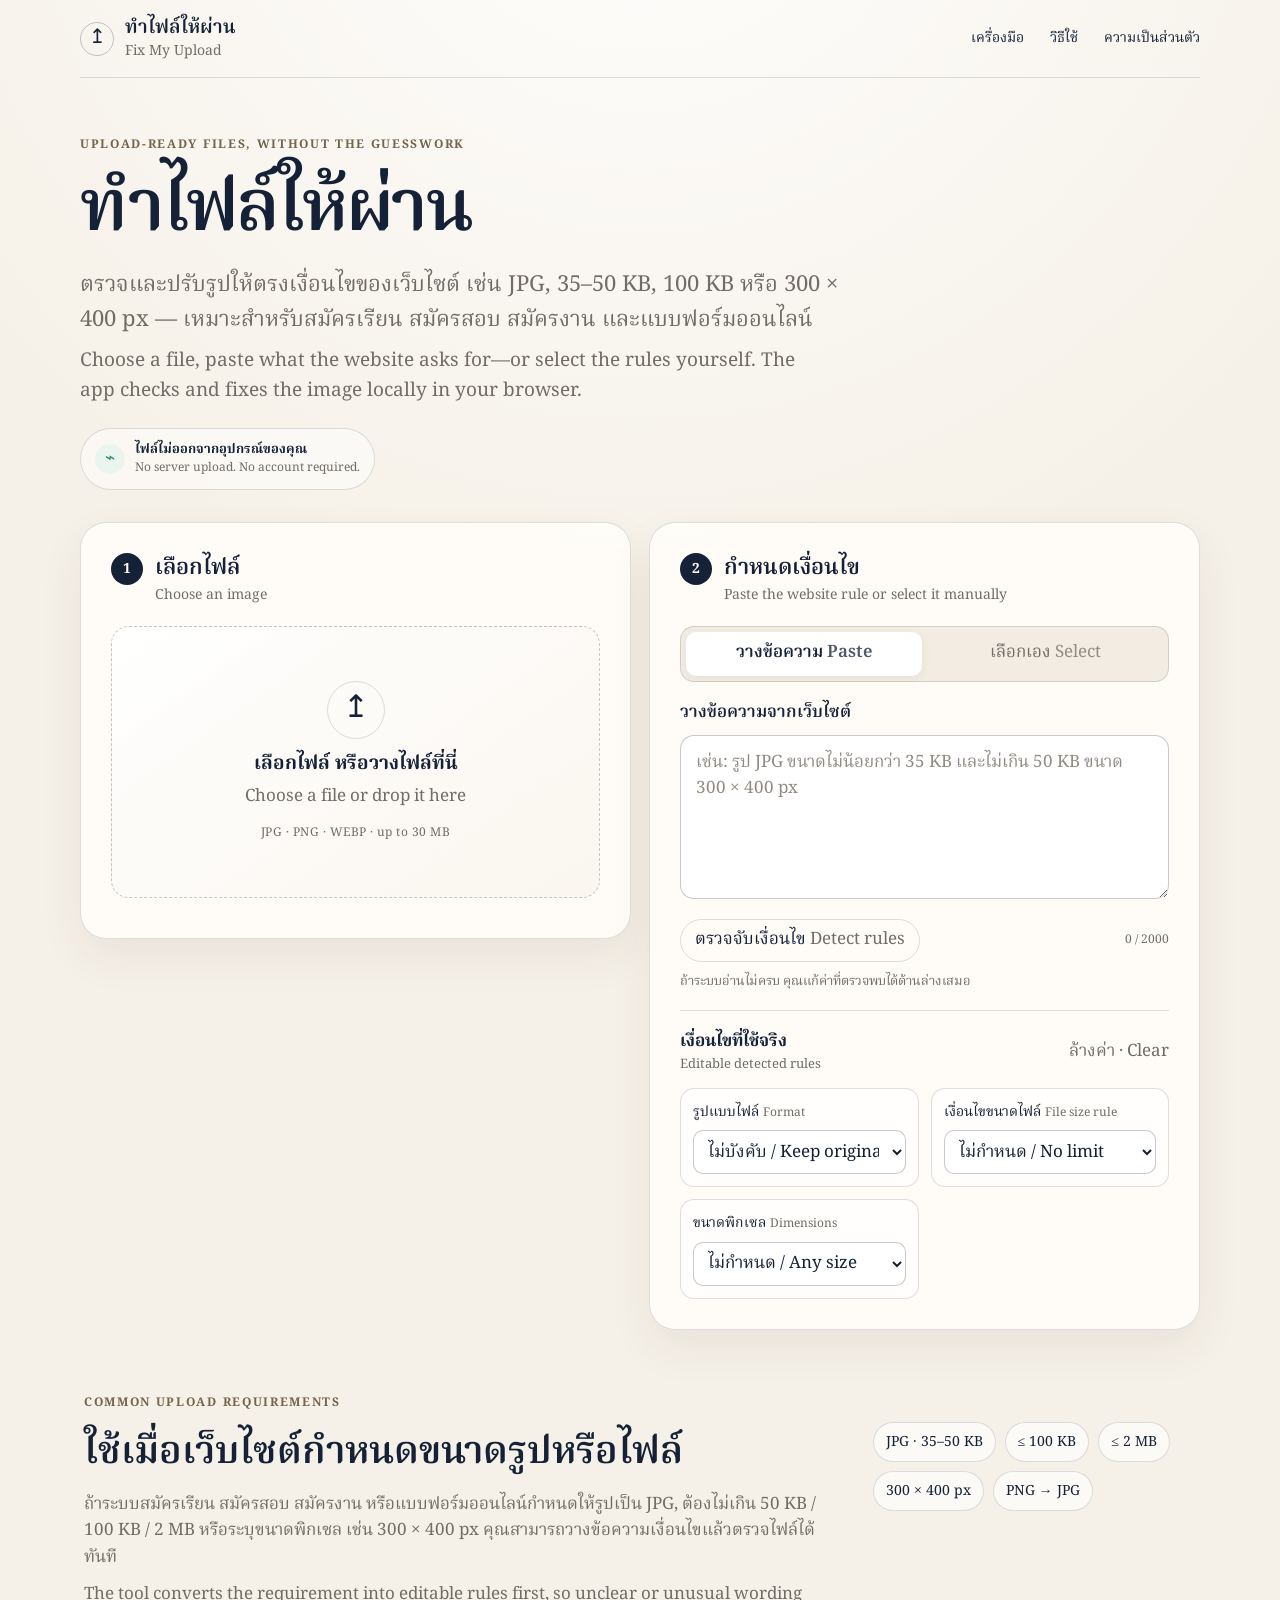
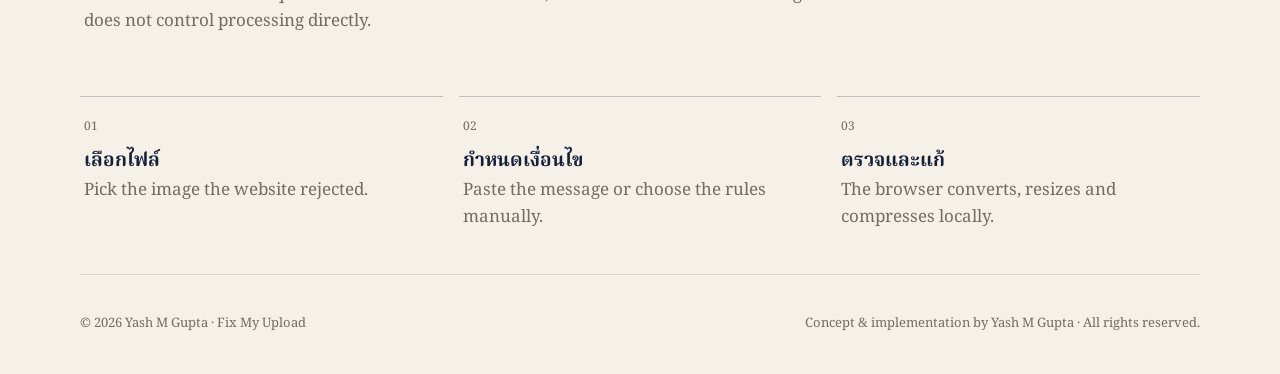
==== index.html @ 5e03a627 "Add files via upload" ====
<!doctype html>
<!-- Fix My Upload — Concept & implementation © 2026 Yash M Gupta. All rights reserved. -->
<html lang="th">
<head>
  <meta charset="utf-8" />
  <meta name="viewport" content="width=device-width, initial-scale=1, viewport-fit=cover" />
  <meta name="theme-color" content="#f6f1e8" />
  <meta name="description" content="ลดขนาดและปรับรูปให้ตรงเงื่อนไขอัปโหลด เช่น JPG, 35–50 KB, 100 KB หรือ 300×400 px สำหรับสมัครเรียน สมัครสอบ และสมัครงาน โดยประมวลผลบนอุปกรณ์ของคุณ" />
  <meta name="robots" content="index,follow,max-image-preview:large,max-snippet:-1,max-video-preview:-1" />
  <meta name="author" content="Yash M Gupta" />
  <meta name="copyright" content="© 2026 Yash M Gupta. All rights reserved." />
  <meta name="application-name" content="Fix My Upload" />
  <meta name="apple-mobile-web-app-title" content="Fix My Upload" />
  <meta name="format-detection" content="telephone=no" />

  <title>ทำไฟล์ให้ผ่าน | ลดขนาดรูปตาม KB และพิกเซล</title>
  <link rel="canonical" href="__SITE_URL__" />

  <meta property="og:type" content="website" />
  <meta property="og:site_name" content="Fix My Upload" />
  <meta property="og:locale" content="th_TH" />
  <meta property="og:locale:alternate" content="en_US" />
  <meta property="og:title" content="ทำไฟล์ให้ผ่าน | Fix My Upload" />
  <meta property="og:description" content="วางเงื่อนไขของเว็บไซต์ แล้วตรวจ ปรับขนาด แปลงรูป และบีบอัดไฟล์ให้พร้อมอัปโหลด — ทำงานบนอุปกรณ์ของคุณ" />
  <meta property="og:url" content="__SITE_URL__" />
  <meta property="og:image" content="__SITE_URL__og-image.png" />
  <meta property="og:image:width" content="1200" />
  <meta property="og:image:height" content="630" />
  <meta property="og:image:alt" content="Fix My Upload — browser-based image requirement checker and fixer" />

  <meta name="twitter:card" content="summary_large_image" />
  <meta name="twitter:title" content="ทำไฟล์ให้ผ่าน | Fix My Upload" />
  <meta name="twitter:description" content="ตรวจและปรับรูปให้ตรงเงื่อนไข KB, MB, JPG และพิกเซล โดยไม่อัปโหลดไฟล์ขึ้นเซิร์ฟเวอร์" />
  <meta name="twitter:image" content="__SITE_URL__og-image.png" />

  <link rel="icon" href="favicon.svg" type="image/svg+xml" />
  <link rel="icon" href="icon-192.png" sizes="192x192" type="image/png" />
  <link rel="apple-touch-icon" href="icon-192.png" />
  <link rel="manifest" href="site.webmanifest" />

  <link rel="preconnect" href="https://fonts.googleapis.com">
  <link rel="preconnect" href="https://fonts.gstatic.com" crossorigin>
  <link href="https://fonts.googleapis.com/css2?family=EB+Garamond:wght@400;500;600;700&family=Noto+Serif+Thai:wght@400;500;600;700&display=swap" rel="stylesheet">
  <link rel="stylesheet" href="styles.css" />

  <script type="application/ld+json">
  {
    "@context": "https://schema.org",
    "@type": "WebApplication",
    "name": "ทำไฟล์ให้ผ่าน — Fix My Upload",
    "url": "__SITE_URL__",
    "description": "A privacy-first browser tool that checks and adjusts image format, file size and pixel dimensions to match website upload requirements.",
    "applicationCategory": "UtilitiesApplication",
    "operatingSystem": "Any",
    "browserRequirements": "Requires JavaScript and a modern web browser",
    "inLanguage": ["th", "en"],
    "isAccessibleForFree": true,
    "offers": {
      "@type": "Offer",
      "price": "0",
      "priceCurrency": "THB"
    },
    "creator": {
      "@type": "Person",
      "name": "Yash M Gupta"
    },
    "copyrightHolder": {
      "@type": "Person",
      "name": "Yash M Gupta"
    },
    "copyrightYear": "2026",
    "image": "__SITE_URL__og-image.png",
    "featureList": [
      "Image upload requirement detection",
      "JPG PNG and WebP conversion",
      "Target KB and MB file size adjustment",
      "Exact pixel dimension resizing",
      "Local browser processing"
    ]
  }
  </script>
</head>
<body>
  <div class="page-shell">
    <header class="site-header">
      <a class="brand" href="#top" aria-label="Fix My Upload home">
        <span class="brand-mark" aria-hidden="true">↥</span>
        <span class="brand-copy">
          <strong lang="th">ทำไฟล์ให้ผ่าน</strong>
          <small lang="en">Fix My Upload</small>
        </span>
      </a>
      <nav class="desktop-nav" aria-label="Primary navigation">
        <a href="#tool" lang="th">เครื่องมือ</a>
        <a href="#how" lang="th">วิธีใช้</a>
        <a href="#privacy" lang="th">ความเป็นส่วนตัว</a>
      </nav>
    </header>

    <main id="top">
      <section class="hero" aria-labelledby="hero-title">
        <p class="eyebrow" lang="en">UPLOAD-READY FILES, WITHOUT THE GUESSWORK</p>
        <h1 id="hero-title" lang="th">ทำไฟล์ให้ผ่าน</h1>
        <p class="hero-subtitle" lang="th">ตรวจและปรับรูปให้ตรงเงื่อนไขของเว็บไซต์ เช่น JPG, 35–50 KB, 100 KB หรือ 300 × 400 px — เหมาะสำหรับสมัครเรียน สมัครสอบ สมัครงาน และแบบฟอร์มออนไลน์</p>
        <p class="hero-subtitle hero-subtitle-en" lang="en">Choose a file, paste what the website asks for—or select the rules yourself. The app checks and fixes the image locally in your browser.</p>
        <div class="privacy-pill" id="privacy">
          <span class="privacy-icon" aria-hidden="true">⌁</span>
          <div>
            <strong lang="th">ไฟล์ไม่ออกจากอุปกรณ์ของคุณ</strong>
            <small lang="en">No server upload. No account required.</small>
          </div>
        </div>
      </section>

      <section class="workspace" id="tool">
        <article class="card upload-card">
          <div class="section-heading">
            <span class="step-number">1</span>
            <div>
              <h2 lang="th">เลือกไฟล์</h2>
              <p lang="en">Choose an image</p>
            </div>
          </div>

          <input id="fileInput" type="file" accept="image/jpeg,image/png,image/webp" hidden />
          <button class="drop-zone" id="dropZone" type="button">
            <span class="upload-icon" aria-hidden="true">↥</span>
            <strong lang="th">เลือกไฟล์ หรือวางไฟล์ที่นี่</strong>
            <span lang="en">Choose a file or drop it here</span>
            <small>JPG · PNG · WEBP · up to 30 MB</small>
          </button>

          <div class="file-preview hidden" id="filePreview">
            <div class="preview-frame"><img id="previewImage" alt="Selected image preview" /></div>
            <div class="file-meta">
              <strong id="fileName">—</strong>
              <span id="fileDetails">—</span>
              <button class="ghost-button" id="changeFileButton" type="button">เปลี่ยนไฟล์ <span>· Change file</span></button>
            </div>
          </div>
          <p class="helper-text" id="fileMessage"></p>
        </article>

        <article class="card requirement-card">
          <div class="section-heading">
            <span class="step-number">2</span>
            <div>
              <h2 lang="th">กำหนดเงื่อนไข</h2>
              <p lang="en">Paste the website rule or select it manually</p>
            </div>
          </div>

          <div class="mode-tabs" role="tablist" aria-label="Requirement input mode">
            <button class="mode-tab active" type="button" role="tab" aria-selected="true" data-panel="pastePanel">วางข้อความ <span>Paste</span></button>
            <button class="mode-tab" type="button" role="tab" aria-selected="false" data-panel="manualPanel">เลือกเอง <span>Select</span></button>
          </div>

          <div id="pastePanel" class="mode-panel">
            <label class="field-label" for="requirementInput" lang="th">วางข้อความจากเว็บไซต์</label>
            <textarea id="requirementInput" rows="5" maxlength="2000" placeholder="เช่น: รูป JPG ขนาดไม่น้อยกว่า 35 KB และไม่เกิน 50 KB ขนาด 300 × 400 px"></textarea>
            <div class="paste-actions">
              <button class="secondary-button" id="detectButton" type="button">ตรวจจับเงื่อนไข <span>Detect rules</span></button>
              <span class="character-count" id="characterCount">0 / 2000</span>
            </div>
            <p class="helper-text">ถ้าระบบอ่านไม่ครบ คุณแก้ค่าที่ตรวจพบได้ด้านล่างเสมอ</p>
          </div>

          <div id="manualPanel" class="mode-panel hidden">
            <p class="helper-text top-helper">Use the controls below directly. Nothing depends on understanding free-form text.</p>
          </div>

          <div class="rule-editor" id="ruleEditor">
            <div class="rule-editor-header">
              <div>
                <strong lang="th">เงื่อนไขที่ใช้จริง</strong>
                <span lang="en">Editable detected rules</span>
              </div>
              <button class="text-action" id="clearRulesButton" type="button">ล้างค่า · Clear</button>
            </div>

            <div class="rule-grid">
              <label class="control-group">
                <span>รูปแบบไฟล์ <small>Format</small></span>
                <select id="formatSelect">
                  <option value="KEEP">ไม่บังคับ / Keep original</option>
                  <option value="JPG">JPG</option>
                  <option value="PNG">PNG</option>
                  <option value="WEBP">WEBP</option>
                </select>
              </label>

              <label class="control-group">
                <span>เงื่อนไขขนาดไฟล์ <small>File size rule</small></span>
                <select id="sizeRuleSelect">
                  <option value="NONE">ไม่กำหนด / No limit</option>
                  <option value="MAX">ไม่เกิน / Maximum</option>
                  <option value="RANGE">ช่วง / Range</option>
                </select>
              </label>

              <div class="control-group size-controls hidden" id="sizeControls">
                <span>ขนาดไฟล์ <small>File size</small></span>
                <div class="inline-fields">
                  <label class="number-field hidden" id="minSizeWrap"><span class="sr-only">Minimum size</span><input id="minSizeInput" inputmode="decimal" type="number" min="1" step="1" placeholder="35"></label>
                  <span class="range-separator hidden" id="rangeSeparator">–</span>
                  <label class="number-field"><span class="sr-only">Maximum size</span><input id="maxSizeInput" inputmode="decimal" type="number" min="1" step="1" placeholder="100"></label>
                  <select id="sizeUnitSelect" class="unit-select"><option>KB</option><option>MB</option></select>
                </div>
              </div>

              <label class="control-group">
                <span>ขนาดพิกเซล <small>Dimensions</small></span>
                <select id="dimensionRuleSelect">
                  <option value="NONE">ไม่กำหนด / Any size</option>
                  <option value="EXACT">กำหนดแน่นอน / Exact</option>
                </select>
              </label>

              <div class="control-group dimension-controls hidden" id="dimensionControls">
                <span>กว้าง × สูง <small>Width × height</small></span>
                <div class="inline-fields">
                  <label class="number-field"><span class="sr-only">Width</span><input id="widthInput" inputmode="numeric" type="number" min="1" max="10000" step="1" placeholder="300"></label>
                  <span>×</span>
                  <label class="number-field"><span class="sr-only">Height</span><input id="heightInput" inputmode="numeric" type="number" min="1" max="10000" step="1" placeholder="400"></label>
                  <span class="unit-label">px</span>
                </div>
                <label class="sub-control">การจัดวางรูป
                  <select id="fitModeSelect">
                    <option value="CONTAIN">Fit + white padding (safer)</option>
                    <option value="COVER">Crop to fill</option>
                  </select>
                </label>
              </div>
            </div>
          </div>
        </article>

        <article class="card analysis-card hidden" id="analysisCard" aria-live="polite">
          <div class="section-heading compact">
            <span class="step-number">3</span>
            <div>
              <h2 lang="th">ตรวจไฟล์</h2>
              <p lang="en">Current file vs. selected requirements</p>
            </div>
          </div>
          <div class="comparison-list" id="comparisonList"></div>
          <div class="status-panel" id="statusPanel">
            <div>
              <strong id="statusTitle">—</strong>
              <p id="statusText">—</p>
            </div>
            <span class="status-badge" id="statusBadge">—</span>
          </div>
          <button class="primary-button hidden" id="fixButton" type="button">
            <span><b lang="th">แก้ไฟล์ให้ผ่าน</b><small lang="en">Fix my file</small></span>
            <i aria-hidden="true">→</i>
          </button>
        </article>

        <article class="card processing-card hidden" id="processingCard" aria-live="polite">
          <div class="progress-ring" id="progressRing" style="--progress: 8"><span id="progressText">8%</span></div>
          <h2 lang="th">กำลังปรับไฟล์…</h2>
          <p id="processingText" lang="en">Preparing your image locally.</p>
        </article>

        <article class="card success-card hidden" id="successCard" aria-live="polite">
          <div class="success-icon" id="resultIcon" aria-hidden="true">✓</div>
          <p class="eyebrow" id="resultEyebrow" lang="en">READY TO UPLOAD</p>
          <h2 id="resultTitle" lang="th">พร้อมอัปโหลด</h2>
          <p id="successDetails">—</p>
          <div class="success-actions">
            <a class="primary-button download-button" id="downloadButton" href="#" download>
              <span><b lang="th">ดาวน์โหลดไฟล์</b><small lang="en">Download file</small></span>
              <i aria-hidden="true">↓</i>
            </a>
            <button class="secondary-button full" id="startOverButton" type="button">แก้ไฟล์อื่น <span>· Fix another file</span></button>
          </div>
        </article>
      </section>

      <section class="info-section" aria-labelledby="use-cases-title">
        <div class="info-copy">
          <p class="eyebrow" lang="en">COMMON UPLOAD REQUIREMENTS</p>
          <h2 id="use-cases-title" lang="th">ใช้เมื่อเว็บไซต์กำหนดขนาดรูปหรือไฟล์</h2>
          <p lang="th">ถ้าระบบสมัครเรียน สมัครสอบ สมัครงาน หรือแบบฟอร์มออนไลน์กำหนดให้รูปเป็น JPG, ต้องไม่เกิน 50 KB / 100 KB / 2 MB หรือระบุขนาดพิกเซล เช่น 300 × 400 px คุณสามารถวางข้อความเงื่อนไขแล้วตรวจไฟล์ได้ทันที</p>
          <p lang="en">The tool converts the requirement into editable rules first, so unclear or unusual wording does not control processing directly.</p>
        </div>
        <div class="example-rules" aria-label="Examples of supported upload requirements">
          <span>JPG · 35–50 KB</span>
          <span>≤ 100 KB</span>
          <span>≤ 2 MB</span>
          <span>300 × 400 px</span>
          <span>PNG → JPG</span>
        </div>
      </section>

      <section class="how-section" id="how">
        <div class="how-item"><span>01</span><strong lang="th">เลือกไฟล์</strong><p lang="en">Pick the image the website rejected.</p></div>
        <div class="how-item"><span>02</span><strong lang="th">กำหนดเงื่อนไข</strong><p lang="en">Paste the message or choose the rules manually.</p></div>
        <div class="how-item"><span>03</span><strong lang="th">ตรวจและแก้</strong><p lang="en">The browser converts, resizes and compresses locally.</p></div>
      </section>
    </main>

    <footer>
      <span>© 2026 Yash M Gupta · Fix My Upload</span>
      <span>Concept & implementation by Yash M Gupta · All rights reserved.</span>
    </footer>
  </div>

  <div class="toast hidden" id="toast" role="status" aria-live="polite"></div>
  <script src="app.js"></script>
</body>
</html>
---- styles.css ----
* { box-sizing: border-box; }

:root {
  --bg: #f6f1e8;
  --surface: #fffdf9;
  --surface-soft: #f2ece2;
  --ink: #142137;
  --muted: #716d66;
  --line: rgba(20, 33, 55, .14);
  --line-strong: rgba(20, 33, 55, .24);
  --accent: #0d2d52;
  --accent-hover: #081f3a;
  --success: #2e8a64;
  --success-soft: #eaf5ef;
  --danger: #c64b43;
  --danger-soft: #fff0ed;
  --warning: #946525;
  --warning-soft: #fff8e8;
  --shadow: 0 18px 46px rgba(42, 35, 24, .065);
  --radius-xl: 26px;
  --radius-lg: 18px;
  --serif-en: "EB Garamond", Garamond, Georgia, serif;
  --serif-th: "Noto Serif Thai", Tahoma, serif;
}

html { scroll-behavior: smooth; }
body {
  margin: 0;
  min-height: 100vh;
  color: var(--ink);
  background:
    radial-gradient(circle at 50% -10%, rgba(255,255,255,.96), transparent 37%),
    var(--bg);
  font-family: var(--serif-en);
  font-size: 17px;
  line-height: 1.5;
  text-rendering: optimizeLegibility;
  -webkit-font-smoothing: antialiased;
}

:lang(th) {
  font-family: var(--serif-th);
  line-height: 1.58;
}

button, input, select, textarea { font: inherit; }
button, a, select { -webkit-tap-highlight-color: transparent; }
button:focus-visible, a:focus-visible, select:focus-visible, input:focus-visible, textarea:focus-visible {
  outline: 3px solid rgba(13, 45, 82, .17);
  outline-offset: 3px;
}

.page-shell { width: min(100% - 32px, 1120px); margin-inline: auto; }
.site-header {
  min-height: 78px;
  display: flex;
  align-items: center;
  justify-content: space-between;
  border-bottom: 1px solid var(--line);
  gap: 24px;
}
.brand { display: inline-flex; align-items: center; gap: 11px; color: inherit; text-decoration: none; }
.brand-mark {
  width: 34px; height: 34px; border: 1px solid var(--line-strong); border-radius: 50%;
  display: grid; place-items: center; font-size: 20px;
}
.brand-copy strong, .brand-copy small { display: block; }
.brand-copy strong { font-size: 19px; line-height: 1.45; font-weight: 600; }
.brand-copy small { color: var(--muted); font-size: 14px; margin-top: -2px; }
.desktop-nav { display: flex; gap: 26px; }
.desktop-nav a { color: var(--ink); text-decoration: none; font-size: 14px; }
.desktop-nav a:hover { text-decoration: underline; text-underline-offset: 5px; }

.hero { padding: 58px 0 32px; max-width: 820px; }
.eyebrow { margin: 0 0 12px; color: #75634c; letter-spacing: .14em; font-weight: 700; font-size: 12px; }
.hero h1 {
  margin: 0;
  font-family: var(--serif-th);
  font-size: clamp(46px, 7.2vw, 72px);
  font-weight: 600;
  line-height: 1.22;
  letter-spacing: -.035em;
  overflow-wrap: normal;
}
.hero-subtitle { max-width: 760px; color: var(--muted); font-size: clamp(18px, 2.2vw, 22px); margin: 14px 0 0; }
.hero-subtitle-en { font-size: clamp(16px, 1.9vw, 19px); margin-top: 8px; max-width: 720px; }
.privacy-pill {
  display: inline-flex; align-items: center; gap: 10px; margin-top: 22px; padding: 11px 14px;
  border: 1px solid var(--line); border-radius: 999px; background: rgba(255,255,255,.52);
}
.privacy-icon { width: 30px; height: 30px; display: grid; place-items: center; border-radius: 50%; background: var(--success-soft); color: var(--success); }
.privacy-pill strong, .privacy-pill small { display: block; }
.privacy-pill strong { font-size: 13px; line-height: 1.5; }
.privacy-pill small { color: var(--muted); font-size: 12px; margin-top: -1px; }

.workspace { display: grid; grid-template-columns: 1fr 1fr; gap: 18px; align-items: start; }
.card { background: rgba(255,253,249,.93); border: 1px solid var(--line); border-radius: var(--radius-xl); box-shadow: var(--shadow); }
.upload-card, .requirement-card, .analysis-card, .processing-card, .success-card { padding: clamp(20px, 2.6vw, 30px); }
.section-heading { display: flex; align-items: flex-start; gap: 12px; margin-bottom: 20px; }
.section-heading.compact { margin-bottom: 16px; }
.step-number { flex: 0 0 auto; width: 32px; height: 32px; border-radius: 50%; display: grid; place-items: center; background: var(--ink); color: #fff; font-weight: 700; font-size: 14px; }
.section-heading h2 { margin: 0; font-size: 22px; font-weight: 600; line-height: 1.45; }
.section-heading p { margin: -1px 0 0; color: var(--muted); font-size: 14px; }

.drop-zone {
  width: 100%; min-height: 272px; border: 1.5px dashed var(--line-strong); border-radius: var(--radius-lg);
  background: linear-gradient(145deg, rgba(255,255,255,.8), rgba(246,241,232,.55)); color: var(--ink);
  display: grid; align-content: center; place-items: center; text-align: center; gap: 6px; padding: 24px; cursor: pointer;
  transition: transform .18s ease, border-color .18s ease, background .18s ease;
}
.drop-zone:hover, .drop-zone.dragging { transform: translateY(-1px); border-color: var(--accent); background: #fff; }
.upload-icon { width: 58px; height: 58px; border: 1px solid var(--line); border-radius: 50%; display: grid; place-items: center; font-size: 31px; margin-bottom: 5px; }
.drop-zone strong { font-size: 19px; line-height: 1.5; }
.drop-zone span:not(.upload-icon) { color: var(--muted); }
.drop-zone small { color: var(--muted); margin-top: 7px; font-size: 12px; letter-spacing: .04em; }

.file-preview { display: grid; grid-template-columns: 128px 1fr; gap: 18px; align-items: center; border: 1px solid var(--line); border-radius: var(--radius-lg); padding: 16px; background: #fff; }
.preview-frame { width: 128px; aspect-ratio: 1/1; border-radius: 14px; background: var(--surface-soft); overflow: hidden; }
.preview-frame img { width: 100%; height: 100%; object-fit: cover; }
.file-meta { min-width: 0; }
.file-meta strong, .file-meta > span { display: block; }
.file-meta strong { font-size: 23px; white-space: nowrap; overflow: hidden; text-overflow: ellipsis; }
.file-meta > span { color: var(--muted); margin: 4px 0 14px; }

.mode-tabs { display: grid; grid-template-columns: 1fr 1fr; gap: 6px; padding: 5px; border: 1px solid var(--line); border-radius: 14px; background: var(--surface-soft); margin-bottom: 18px; }
.mode-tab { min-height: 44px; border: 0; border-radius: 10px; background: transparent; color: var(--muted); cursor: pointer; }
.mode-tab span { opacity: .75; }
.mode-tab.active { background: #fff; color: var(--ink); box-shadow: 0 3px 12px rgba(0,0,0,.05); font-weight: 600; }
.mode-panel { margin-bottom: 18px; }
.field-label { display: block; margin-bottom: 8px; font-weight: 600; }
textarea {
  width: 100%; min-height: 138px; resize: vertical; border: 1px solid var(--line-strong); border-radius: 14px;
  background: #fff; color: var(--ink); padding: 14px 15px; line-height: 1.6;
}
textarea::placeholder { color: #918b82; }
.paste-actions { display: flex; align-items: center; justify-content: space-between; gap: 12px; margin-top: 10px; }
.character-count { color: var(--muted); font-size: 12px; }
.helper-text { color: var(--muted); font-size: 13px; margin: 10px 0 0; }
.top-helper { margin: 0; }

.rule-editor { border-top: 1px solid var(--line); padding-top: 18px; }
.rule-editor-header { display: flex; align-items: center; justify-content: space-between; gap: 14px; margin-bottom: 13px; }
.rule-editor-header strong, .rule-editor-header span { display: block; }
.rule-editor-header strong { font-size: 17px; line-height: 1.5; }
.rule-editor-header span { color: var(--muted); font-size: 13px; }
.text-action { border: 0; background: transparent; color: var(--muted); cursor: pointer; padding: 6px 0; white-space: nowrap; }
.text-action:hover { color: var(--ink); }
.rule-grid { display: grid; grid-template-columns: 1fr 1fr; gap: 12px; }
.control-group { display: block; border: 1px solid var(--line); border-radius: 14px; padding: 12px; background: rgba(255,255,255,.62); }
.control-group > span:first-child { display: block; font-size: 14px; margin-bottom: 7px; }
.control-group small { color: var(--muted); font-size: 12px; }
select, input[type="number"] { min-height: 44px; border: 1px solid var(--line-strong); border-radius: 10px; background: #fff; color: var(--ink); padding: 0 10px; width: 100%; }
.size-controls, .dimension-controls { grid-column: 1 / -1; }
.inline-fields { display: grid; grid-template-columns: minmax(0,1fr) auto minmax(0,1fr) auto; gap: 8px; align-items: center; }
.size-controls .inline-fields { grid-template-columns: minmax(0,1fr) auto minmax(0,1fr) 86px; }
.number-field { min-width: 0; }
.unit-select { width: 86px; }
.unit-label { color: var(--muted); font-size: 13px; }
.range-separator { color: var(--muted); }
.sub-control { display: grid; grid-template-columns: auto minmax(0,1fr); align-items: center; gap: 10px; margin-top: 10px; font-size: 13px; color: var(--muted); }
.sub-control select { min-height: 40px; }

.ghost-button, .secondary-button { min-height: 43px; border: 1px solid var(--line); border-radius: 999px; background: transparent; color: var(--ink); cursor: pointer; padding: 0 14px; }
.ghost-button span, .secondary-button span { color: var(--muted); }
.secondary-button:hover, .ghost-button:hover { background: var(--surface-soft); }
.secondary-button.full { width: 100%; min-height: 50px; margin-top: 10px; }

.analysis-card, .processing-card, .success-card { grid-column: 1 / -1; }
.comparison-list { display: grid; gap: 9px; }
.comparison-row { display: grid; grid-template-columns: minmax(120px,.8fr) minmax(100px,.8fr) 32px minmax(120px,1fr); gap: 12px; align-items: center; border: 1px solid var(--line); border-radius: 13px; min-height: 54px; padding: 9px 12px; background: rgba(255,255,255,.7); }
.comparison-label { color: var(--muted); }
.comparison-current, .comparison-required { overflow-wrap: anywhere; }
.result-icon { width: 28px; height: 28px; border-radius: 50%; display: grid; place-items: center; font-weight: 700; font-size: 14px; }
.result-icon.pass { background: var(--success-soft); color: var(--success); }
.result-icon.fail { background: var(--danger-soft); color: var(--danger); }
.status-panel { display: flex; justify-content: space-between; align-items: center; gap: 14px; margin-top: 15px; padding: 15px 16px; border-radius: 14px; background: var(--surface-soft); }
.status-panel.is-fail { background: var(--danger-soft); color: #8b332d; }
.status-panel.is-pass { background: var(--success-soft); color: #22684d; }
.status-panel strong { font-family: var(--serif-th); font-size: 18px; line-height: 1.5; }
.status-panel p { margin: 2px 0 0; font-size: 14px; }
.status-badge { border: 1px solid currentColor; border-radius: 999px; padding: 5px 9px; font-size: 12px; white-space: nowrap; }
.primary-button { width: 100%; min-height: 62px; border: 0; border-radius: 15px; background: var(--accent); color: #fff; cursor: pointer; display: flex; align-items: center; justify-content: space-between; gap: 12px; padding: 10px 17px; margin-top: 14px; text-align: left; text-decoration: none; }
.primary-button:hover { background: var(--accent-hover); }
.primary-button:disabled { opacity: .6; cursor: wait; }
.primary-button span b, .primary-button span small { display: block; }
.primary-button span b { font-size: 18px; line-height: 1.48; }
.primary-button span small { color: rgba(255,255,255,.76); font-size: 13px; }
.primary-button i { font-style: normal; font-size: 23px; }

.processing-card, .success-card { text-align: center; }
.progress-ring { --progress: 0; width: 102px; height: 102px; border-radius: 50%; display: grid; place-items: center; margin: 2px auto 17px; background: conic-gradient(var(--accent) calc(var(--progress) * 1%), #e5ded3 0); position: relative; }
.progress-ring::before { content: ""; position: absolute; inset: 9px; border-radius: 50%; background: var(--surface); }
.progress-ring span { position: relative; z-index: 1; font-weight: 700; font-size: 19px; }
.processing-card h2, .success-card h2 { margin: 0; font-size: 27px; line-height: 1.5; }
.processing-card p, .success-card p { color: var(--muted); }
.success-icon { width: 62px; height: 62px; border-radius: 50%; display: grid; place-items: center; margin: 0 auto 15px; background: var(--success); color: #fff; font-size: 33px; }
.success-card.needs-review .success-icon { background: var(--warning); }
.success-card.needs-review { border-color: rgba(148,101,37,.28); }
.success-actions { width: min(100%, 470px); margin: 19px auto 0; }
.download-button { margin-top: 0; }

.info-section { display: grid; grid-template-columns: minmax(0,1.4fr) minmax(260px,.6fr); gap: 34px; align-items: start; padding: 64px 4px 6px; }
.info-copy h2 { margin: 0; font-size: clamp(27px, 3.6vw, 38px); line-height: 1.5; font-weight: 600; }
.info-copy p:not(.eyebrow) { color: var(--muted); margin: 10px 0 0; max-width: 760px; }
.example-rules { display: flex; flex-wrap: wrap; gap: 9px; align-content: flex-start; padding-top: 28px; }
.example-rules span { border: 1px solid var(--line); background: rgba(255,255,255,.62); border-radius: 999px; padding: 8px 12px; color: var(--ink); font-size: 14px; }
.how-section { display: grid; grid-template-columns: repeat(3,1fr); gap: 16px; padding: 54px 0 26px; }
.how-item { border-top: 1px solid var(--line-strong); padding: 16px 4px; }
.how-item > span { color: var(--muted); font-size: 12px; }
.how-item strong { display: block; margin-top: 7px; font-size: 19px; line-height: 1.5; }
.how-item p { margin: 3px 0 0; color: var(--muted); }
footer { min-height: 100px; display: flex; align-items: center; justify-content: space-between; gap: 20px; border-top: 1px solid var(--line); color: var(--muted); font-size: 13px; }
.toast { position: fixed; z-index: 99; left: 50%; bottom: 22px; transform: translateX(-50%); max-width: min(90vw,560px); padding: 10px 15px; border-radius: 999px; background: var(--ink); color: #fff; box-shadow: 0 12px 30px rgba(0,0,0,.2); text-align: center; }
.hidden { display: none !important; }
.sr-only { position: absolute !important; width: 1px; height: 1px; padding: 0; margin: -1px; overflow: hidden; clip: rect(0,0,0,0); white-space: nowrap; border: 0; }

@media (max-width: 899px) {
  .page-shell { width: min(100% - 28px, 760px); }
  .desktop-nav { display: none; }
  .hero { padding-top: 44px; }
  .workspace { grid-template-columns: 1fr; }
  .info-section { grid-template-columns: 1fr; gap: 8px; }
  .example-rules { padding-top: 6px; }
  .analysis-card, .processing-card, .success-card { grid-column: auto; }
  .drop-zone { min-height: 225px; }
}

@media (max-width: 599px) {
  body { font-size: 16px; }
  .page-shell { width: min(100% - 22px, 560px); }
  .site-header { min-height: 66px; }
  .brand-copy strong { font-size: 17px; }
  .brand-copy small { display: none; }
  .hero { padding: 34px 0 23px; }
  .hero h1 { font-size: clamp(42px, 12.5vw, 56px); line-height: 1.34; letter-spacing: -.018em; }
  .hero-subtitle { font-size: 17px; margin-top: 8px; }
  .privacy-pill { width: 100%; border-radius: 15px; }
  .upload-card, .requirement-card, .analysis-card, .processing-card, .success-card { padding: 17px; border-radius: 20px; }
  .drop-zone { min-height: 210px; }
  .file-preview { grid-template-columns: 88px 1fr; gap: 13px; padding: 13px; }
  .preview-frame { width: 88px; }
  .file-meta strong { font-size: 19px; }
  .rule-grid { grid-template-columns: 1fr; }
  .size-controls, .dimension-controls { grid-column: auto; }
  .paste-actions { align-items: flex-start; }
  .secondary-button { min-height: 46px; }
  .comparison-row { grid-template-columns: 1fr auto; gap: 5px 10px; padding: 11px; }
  .comparison-label { grid-column: 1 / -1; font-size: 12px; }
  .comparison-current { font-weight: 600; }
  .comparison-required { grid-column: 1 / -1; color: var(--muted); font-size: 13px; }
  .result-icon { grid-column: 2; grid-row: 2; }
  .status-panel { align-items: flex-start; }
  .how-section { grid-template-columns: 1fr; gap: 4px; padding-top: 48px; }
  footer { flex-direction: column; justify-content: center; align-items: flex-start; }
}
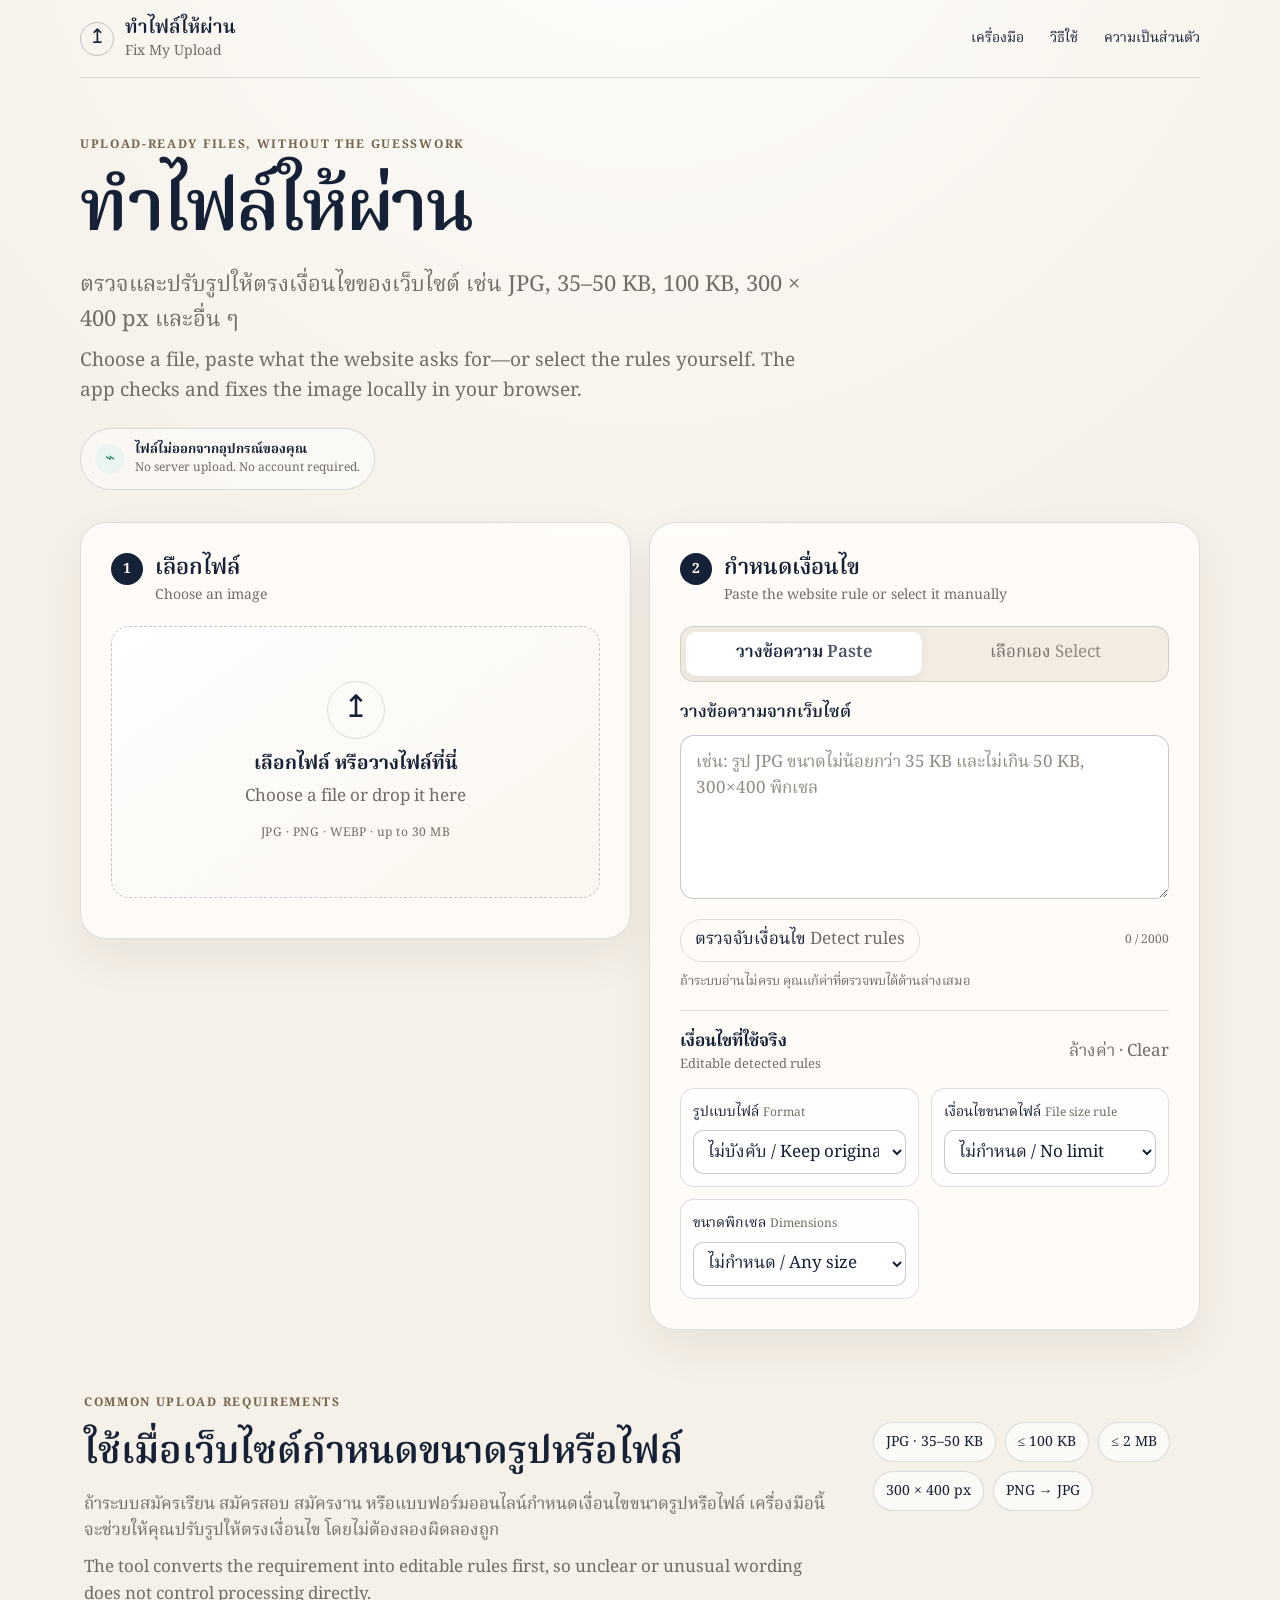
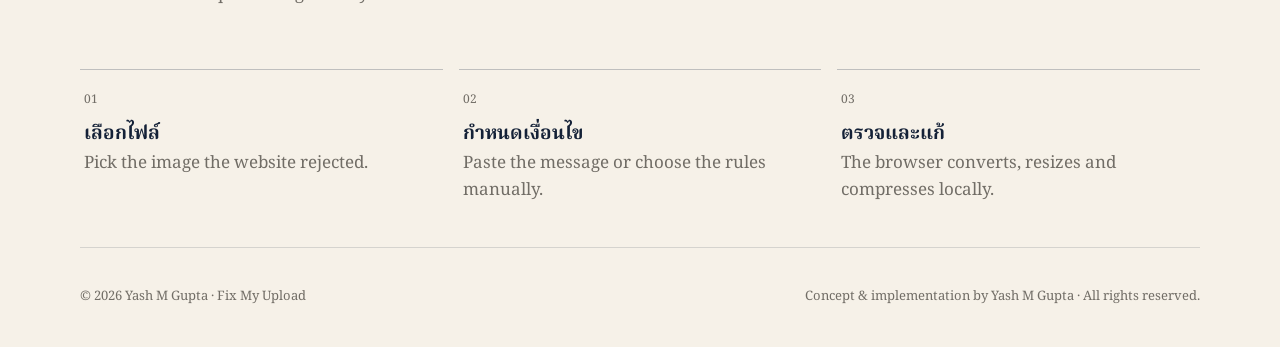
==== commit c73c15e9: "Enhance metadata for Thailand SEO and Google ranking: add Thai keywords, geo-targeting, enhanced Ope" ====
--- a/index.html
+++ b/index.html
@@ -5,33 +5,41 @@
   <meta charset="utf-8" />
   <meta name="viewport" content="width=device-width, initial-scale=1, viewport-fit=cover" />
   <meta name="theme-color" content="#f6f1e8" />
-  <meta name="description" content="ลดขนาดและปรับรูปให้ตรงเงื่อนไขอัปโหลด เช่น JPG, 35–50 KB, 100 KB หรือ 300×400 px สำหรับสมัครเรียน สมัครสอบ และสมัครงาน โดยประมวลผลบนอุปกรณ์ของคุณ" />
+  <meta name="description" content="ทำไฟล์ให้ผ่าน - ลดขนาด ปรับรูป แปลงไฟล์ JPG PNG WebP ให้ตรงเงื่อนไขอัปโหลด ไม่ต้องอัปโหลดขึ้นเซิร์ฟเวอร์ เครื่องมือฟรีสำหรับสมัครสอบ สมัครงาน สมัครเรียน" />
+  <meta name="keywords" content="ลดขนาดรูป, ปรับขนาดรูป, แปลงไฟล์รูป, JPG PNG WEBP, สมัครสอบ, สมัครงาน, สมัครเรียน, ขนาดไฟล์, พิกเซล, อัปโหลด, เครื่องมือออนไลน์, ไม่ต้องแตกแฟมิลี่" />
   <meta name="robots" content="index,follow,max-image-preview:large,max-snippet:-1,max-video-preview:-1" />
   <meta name="author" content="Yash M Gupta" />
   <meta name="copyright" content="© 2026 Yash M Gupta. All rights reserved." />
-  <meta name="application-name" content="Fix My Upload" />
-  <meta name="apple-mobile-web-app-title" content="Fix My Upload" />
+  <meta name="application-name" content="ทำไฟล์ให้ผ่าน" />
+  <meta name="apple-mobile-web-app-title" content="ทำไฟล์ให้ผ่าน" />
   <meta name="format-detection" content="telephone=no" />
-
-  <title>ทำไฟล์ให้ผ่าน | ลดขนาดรูปตาม KB และพิกเซล</title>
+  <meta name="geo.country" content="TH" />
+  <meta name="language" content="Thai" />
+
+  <title>ทำไฟล์ให้ผ่าน | ลดขนาด ปรับรูป JPG PNG WEBP ตรงเงื่อนไขอัปโหลด</title>
   <link rel="canonical" href="__SITE_URL__" />
+  <link rel="alternate" hreflang="en" href="__SITE_URL__en" />
+  <link rel="alternate" hreflang="th" href="__SITE_URL__" />
 
   <meta property="og:type" content="website" />
-  <meta property="og:site_name" content="Fix My Upload" />
+  <meta property="og:site_name" content="ทำไฟล์ให้ผ่าน" />
   <meta property="og:locale" content="th_TH" />
   <meta property="og:locale:alternate" content="en_US" />
-  <meta property="og:title" content="ทำไฟล์ให้ผ่าน | Fix My Upload" />
-  <meta property="og:description" content="วางเงื่อนไขของเว็บไซต์ แล้วตรวจ ปรับขนาด แปลงรูป และบีบอัดไฟล์ให้พร้อมอัปโหลด — ทำงานบนอุปกรณ์ของคุณ" />
+  <meta property="og:title" content="ทำไฟล์ให้ผ่าน | เครื่องมือลดขนาดรูปและปรับขนาดพิกเซล" />
+  <meta property="og:description" content="เครื่องมือฟรีช่วยลดขนาดไฟล์รูป แปลงจาก JPG PNG WEBP ปรับพิกเซล ให้ตรงเงื่อนไขอัปโหลดของเว็บไซต์ สมัครสอบ สมัครงาน สมัครเรียน สูงสุด 30MB ทำงานภายในเบราว์เซอร์ ปลอดภัยและไม่ต้องอัปโหลดข้อมูล" />
   <meta property="og:url" content="__SITE_URL__" />
   <meta property="og:image" content="__SITE_URL__og-image.png" />
   <meta property="og:image:width" content="1200" />
   <meta property="og:image:height" content="630" />
-  <meta property="og:image:alt" content="Fix My Upload — browser-based image requirement checker and fixer" />
+  <meta property="og:image:alt" content="ทำไฟล์ให้ผ่าน - เครื่องมือลดขนาดรูปและปรับพิกเซล" />
+  <meta property="og:image:type" content="image/png" />
 
   <meta name="twitter:card" content="summary_large_image" />
-  <meta name="twitter:title" content="ทำไฟล์ให้ผ่าน | Fix My Upload" />
-  <meta name="twitter:description" content="ตรวจและปรับรูปให้ตรงเงื่อนไข KB, MB, JPG และพิกเซล โดยไม่อัปโหลดไฟล์ขึ้นเซิร์ฟเวอร์" />
+  <meta name="twitter:site" content="@fixmyupload" />
+  <meta name="twitter:title" content="ทำไฟล์ให้ผ่าน | ลดขนาดรูป ปรับเงื่อนไขอัปโหลด" />
+  <meta name="twitter:description" content="เครื่องมือออนไลน์ฟรี ลดขนาดไฟล์รูป แปลง JPG PNG WEBP ปรับพิกเซล ให้ตรงเงื่อนไขเว็บไซต์ ปลอดภัยและไม่ต้องอัปโหลดข้อมูล" />
   <meta name="twitter:image" content="__SITE_URL__og-image.png" />
+  <meta name="twitter:creator" content="@yashmgupta" />
 
   <link rel="icon" href="favicon.svg" type="image/svg+xml" />
   <link rel="icon" href="icon-192.png" sizes="192x192" type="image/png" />
@@ -48,8 +56,9 @@
     "@context": "https://schema.org",
     "@type": "WebApplication",
     "name": "ทำไฟล์ให้ผ่าน — Fix My Upload",
+    "alternateName": ["Fix My Upload", "Image Upload Tool", "เครื่องมือปรับรูป"],
     "url": "__SITE_URL__",
-    "description": "A privacy-first browser tool that checks and adjusts image format, file size and pixel dimensions to match website upload requirements.",
+    "description": "เครื่องมือฟรีสำหรับตรวจสอบและปรับรูปให้ตรงเงื่อนไขอัปโหลด เปลี่ยนรูปแบบไฟล์ลดขนาด ปรับพิกเซล ไม่ต้องอัปโหลดขึ้นเซิร์ฟเวอร์",
     "applicationCategory": "UtilitiesApplication",
     "operatingSystem": "Any",
     "browserRequirements": "Requires JavaScript and a modern web browser",
@@ -70,13 +79,27 @@
     },
     "copyrightYear": "2026",
     "image": "__SITE_URL__og-image.png",
+    "author": {
+      "@type": "Person",
+      "name": "Yash M Gupta"
+    },
     "featureList": [
-      "Image upload requirement detection",
-      "JPG PNG and WebP conversion",
-      "Target KB and MB file size adjustment",
-      "Exact pixel dimension resizing",
-      "Local browser processing"
-    ]
+      "ตรวจสอบเงื่อนไขการอัปโหลด",
+      "แปลงรูประหว่าง JPG PNG WEBP",
+      "ปรับขนาดไฟล์ KB MB",
+      "ปรับขนาดพิกเซล",
+      "ประมวลผลในเบราว์เซอร์ ปลอดภัย"
+    ],
+    "keywords": "ลดขนาดรูป, ปรับขนาดรูป, แปลงไฟล์, JPG, PNG, WEBP, สมัครสอบ, สมัครงาน, อัปโหลด",
+    "areaServed": {
+      "@type": "Country",
+      "name": "Thailand"
+    },
+    "availableLanguage": ["th", "en"],
+    "potentialAction": {
+      "@type": "UseAction",
+      "target": "__SITE_URL__"
+    }
   }
   </script>
 </head>
@@ -101,7 +124,7 @@
       <section class="hero" aria-labelledby="hero-title">
         <p class="eyebrow" lang="en">UPLOAD-READY FILES, WITHOUT THE GUESSWORK</p>
         <h1 id="hero-title" lang="th">ทำไฟล์ให้ผ่าน</h1>
-        <p class="hero-subtitle" lang="th">ตรวจและปรับรูปให้ตรงเงื่อนไขของเว็บไซต์ เช่น JPG, 35–50 KB, 100 KB หรือ 300 × 400 px — เหมาะสำหรับสมัครเรียน สมัครสอบ สมัครงาน และแบบฟอร์มออนไลน์</p>
+        <p class="hero-subtitle" lang="th">ตรวจและปรับรูปให้ตรงเงื่อนไขของเว็บไซต์ เช่น JPG, 35–50 KB, 100 KB, 300 × 400 px และอื่น ๆ</p>
         <p class="hero-subtitle hero-subtitle-en" lang="en">Choose a file, paste what the website asks for—or select the rules yourself. The app checks and fixes the image locally in your browser.</p>
         <div class="privacy-pill" id="privacy">
           <span class="privacy-icon" aria-hidden="true">⌁</span>
@@ -157,7 +180,7 @@
 
           <div id="pastePanel" class="mode-panel">
             <label class="field-label" for="requirementInput" lang="th">วางข้อความจากเว็บไซต์</label>
-            <textarea id="requirementInput" rows="5" maxlength="2000" placeholder="เช่น: รูป JPG ขนาดไม่น้อยกว่า 35 KB และไม่เกิน 50 KB ขนาด 300 × 400 px"></textarea>
+            <textarea id="requirementInput" rows="5" maxlength="2000" placeholder="เช่น: รูป JPG ขนาดไม่น้อยกว่า 35 KB และไม่เกิน 50 KB, 300×400 พิกเซล"></textarea>
             <div class="paste-actions">
               <button class="secondary-button" id="detectButton" type="button">ตรวจจับเงื่อนไข <span>Detect rules</span></button>
               <span class="character-count" id="characterCount">0 / 2000</span>
@@ -282,7 +305,7 @@
         <div class="info-copy">
           <p class="eyebrow" lang="en">COMMON UPLOAD REQUIREMENTS</p>
           <h2 id="use-cases-title" lang="th">ใช้เมื่อเว็บไซต์กำหนดขนาดรูปหรือไฟล์</h2>
-          <p lang="th">ถ้าระบบสมัครเรียน สมัครสอบ สมัครงาน หรือแบบฟอร์มออนไลน์กำหนดให้รูปเป็น JPG, ต้องไม่เกิน 50 KB / 100 KB / 2 MB หรือระบุขนาดพิกเซล เช่น 300 × 400 px คุณสามารถวางข้อความเงื่อนไขแล้วตรวจไฟล์ได้ทันที</p>
+          <p lang="th">ถ้าระบบสมัครเรียน สมัครสอบ สมัครงาน หรือแบบฟอร์มออนไลน์กำหนดเงื่อนไขขนาดรูปหรือไฟล์ เครื่องมือนี้จะช่วยให้คุณปรับรูปให้ตรงเงื่อนไข โดยไม่ต้องลองผิดลองถูก</p>
           <p lang="en">The tool converts the requirement into editable rules first, so unclear or unusual wording does not control processing directly.</p>
         </div>
         <div class="example-rules" aria-label="Examples of supported upload requirements">
